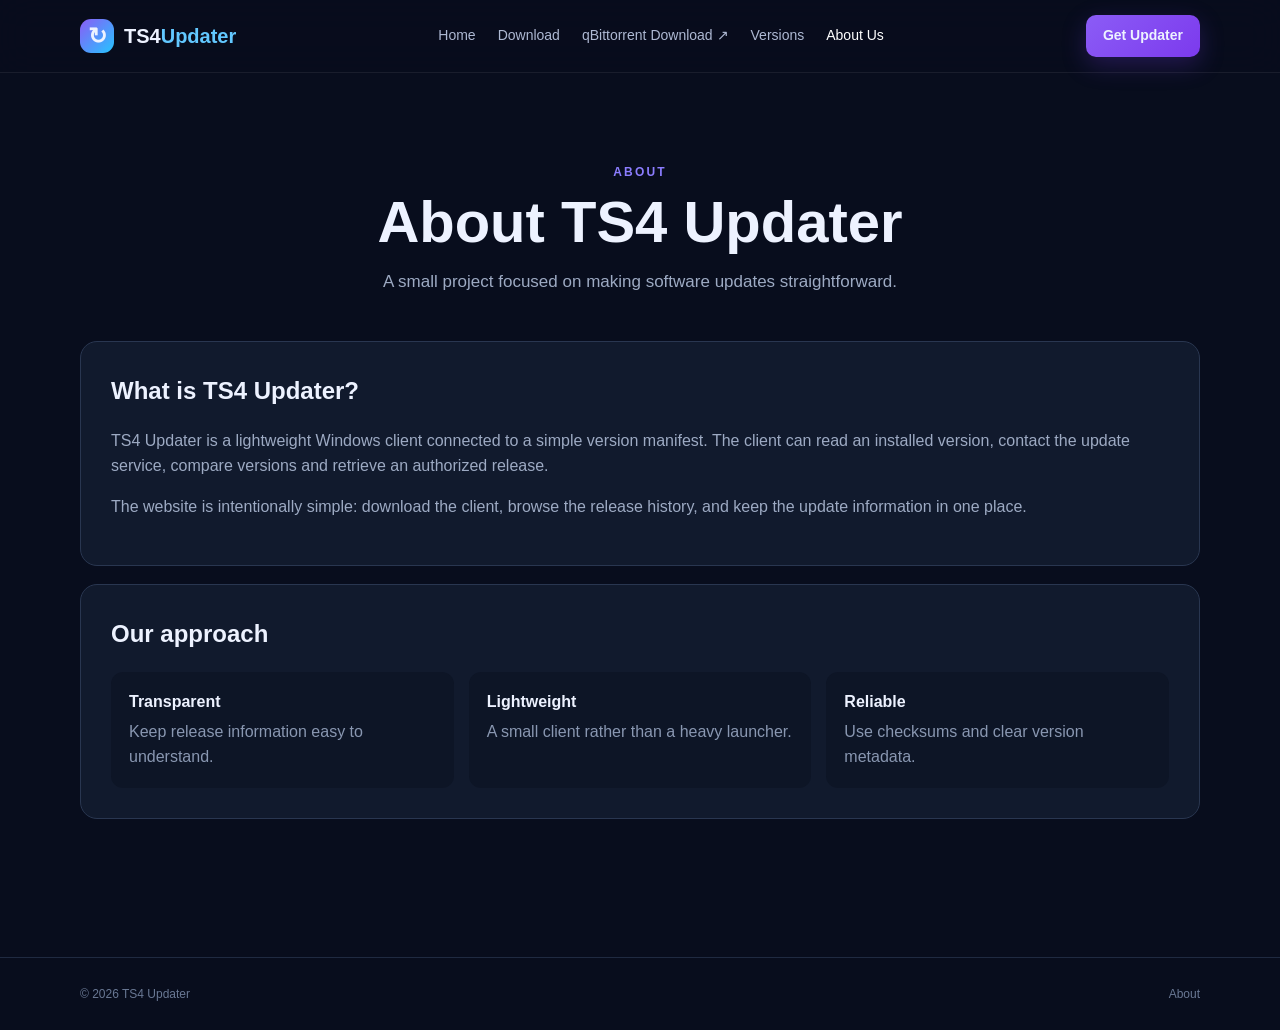
==== about.html @ 23c05ce2 "Initial website" ====
<!doctype html>
<html lang="en">
<head>
  <meta charset="utf-8">
  <meta name="viewport" content="width=device-width, initial-scale=1">
  <title>About Us — TS4 Updater</title>
  <link rel="stylesheet" href="styles.css">
</head>
<body>
<header class="nav-wrap"><nav class="nav container">
  <a class="brand" href="index.html"><span class="brand-mark">↻</span><span>TS4<span>Updater</span></span></a>
  <div class="nav-links">
    <a href="index.html">Home</a><a href="download.html">Download</a>
    <a href="https://www.qbittorrent.org/download" target="_blank" rel="noopener">qBittorrent Download ↗</a>
    <a href="versions.html">Versions</a><a class="active" href="about.html">About Us</a>
  </div>
  <a class="nav-button" href="download.html">Get Updater</a>
</nav></header>

<main class="page container">
  <div class="page-heading"><div class="eyebrow">ABOUT</div><h1>About TS4 Updater</h1><p>A small project focused on making software updates straightforward.</p></div>
  <section class="about-card">
    <h2>What is TS4 Updater?</h2>
    <p>TS4 Updater is a lightweight Windows client connected to a simple version manifest. The client can read an installed version, contact the update service, compare versions and retrieve an authorized release.</p>
    <p>The website is intentionally simple: download the client, browse the release history, and keep the update information in one place.</p>
  </section>
  <section class="about-card">
    <h2>Our approach</h2>
    <div class="about-points"><div><b>Transparent</b><span>Keep release information easy to understand.</span></div><div><b>Lightweight</b><span>A small client rather than a heavy launcher.</span></div><div><b>Reliable</b><span>Use checksums and clear version metadata.</span></div></div>
  </section>
</main>
<footer><div class="container footer"><span>© 2026 TS4 Updater</span><span>About</span></div></footer>
</body>
</html>
---- styles.css ----
*{box-sizing:border-box}html{scroll-behavior:smooth}body{margin:0;background:#080d1d;color:#edf2ff;font-family:Inter,Segoe UI,Arial,sans-serif;line-height:1.55}a{color:inherit;text-decoration:none}.container{width:min(1120px,calc(100% - 40px));margin:auto}.nav-wrap{position:sticky;top:0;z-index:10;background:rgba(8,13,29,.88);backdrop-filter:blur(18px);border-bottom:1px solid rgba(255,255,255,.07)}.nav{height:72px;display:flex;align-items:center;gap:28px}.brand{display:flex;align-items:center;gap:10px;font-weight:800;font-size:20px;white-space:nowrap}.brand>span:last-child>span{color:#62c8ff}.brand-mark{width:34px;height:34px;border-radius:11px;display:grid;place-items:center;background:linear-gradient(135deg,#8b5cf6,#25c5ff);font-size:23px;font-weight:900}.nav-links{display:flex;align-items:center;justify-content:center;gap:22px;flex:1;font-size:14px;color:#aeb9d3}.nav-links a:hover,.nav-links .active{color:#fff}.nav-button{padding:10px 17px;border-radius:10px;background:linear-gradient(135deg,#8b5cf6,#7c3aed);font-weight:700;font-size:14px;white-space:nowrap;box-shadow:0 8px 25px rgba(124,58,237,.25)}.hero{min-height:650px;display:grid;grid-template-columns:1.05fr .95fr;gap:70px;align-items:center}.eyebrow{font-size:12px;letter-spacing:.18em;color:#8c7dff;font-weight:800}.hero h1{font-size:clamp(48px,6vw,78px);line-height:1.02;margin:15px 0 24px;letter-spacing:-.05em}.hero h1 span{background:linear-gradient(90deg,#a77cff,#38c9ff);-webkit-background-clip:text;background-clip:text;color:transparent}.hero p{font-size:18px;color:#aeb9d3;max-width:600px}.hero-actions{display:flex;gap:12px;margin:30px 0}.button{display:inline-flex;align-items:center;justify-content:center;gap:10px;padding:14px 21px;border-radius:11px;font-weight:750}.primary{background:linear-gradient(135deg,#9638f3,#4c9fff);box-shadow:0 12px 30px rgba(104,58,237,.25)}.secondary{border:1px solid #2a3651;background:#111a2d;color:#dbe5fa}.mini-note{font-size:13px;color:#7887a6}.dot{display:inline-block;width:8px;height:8px;border-radius:50%;background:#46d58b;margin-right:8px}.hero-card{border:1px solid #26334d;border-radius:18px;background:#10182a;box-shadow:0 30px 80px rgba(0,0,0,.35);overflow:hidden;transform:rotate(1deg)}.window-top{height:46px;padding:0 16px;display:flex;align-items:center;justify-content:space-between;background:#151f34;color:#8f9bb4;font-size:13px;border-bottom:1px solid #25314a}.window-body{padding:22px}.window-status{color:#eaf1ff;font-size:15px;margin-bottom:14px}.log{height:255px;background:#f4f5f7;color:#172033;border-radius:7px;padding:14px;font-family:Consolas,monospace;font-size:12px;line-height:1.9;box-shadow:inset 0 0 0 1px #d9dde5}.log .success{color:#16834b}.progress{height:13px;border-radius:99px;background:#263149;margin-top:18px;overflow:hidden}.progress span{display:block;width:68%;height:100%;background:linear-gradient(90deg,#8b5cf6,#38c9ff);border-radius:99px}.version-line{display:flex;justify-content:space-between;color:#8794ad;font-size:12px;margin-top:13px}.version-line b{color:#fff}.features{padding:80px 0}.section-heading{text-align:center;margin-bottom:35px}.section-heading h2,.cta h2{font-size:40px;margin:7px 0}.feature-grid{display:grid;grid-template-columns:repeat(3,1fr);gap:18px}.feature{padding:28px;border:1px solid #25324c;border-radius:16px;background:#111a2d}.icon{width:43px;height:43px;border-radius:12px;display:grid;place-items:center;background:#201d48;color:#a88aff;font-size:22px}.feature h3{margin:20px 0 7px}.feature p,.about-card p{color:#9daac3}.cta{margin:20px auto 100px;padding:45px 50px;border-radius:20px;border:1px solid #303b57;background:linear-gradient(120deg,#151d34,#10182a);display:flex;justify-content:space-between;align-items:center}.cta p{color:#9daac3}.page{padding:90px 0 120px;min-height:calc(100vh - 145px)}.page-heading{text-align:center;max-width:760px;margin:0 auto 45px}.page-heading h1{font-size:58px;line-height:1.05;margin:10px 0 15px}.page-heading p{color:#9daac3;font-size:17px}.download-card{display:flex;align-items:center;gap:25px;padding:28px;border:1px solid #293650;background:#111a2d;border-radius:18px}.download-icon{width:62px;height:62px;border-radius:16px;background:#251b4b;color:#a88aff;display:grid;place-items:center;font-size:30px}.download-info{flex:1}.download-info h2{margin:5px 0}.download-info p{margin:0;color:#8997b1}.badge{display:inline-block;font-size:10px;letter-spacing:.14em;font-weight:800;color:#70d4ff}.info-grid{display:grid;grid-template-columns:repeat(3,1fr);gap:15px;margin-top:18px}.info-box{padding:20px;border:1px solid #293650;border-radius:14px;background:#0f1729}.info-box b,.info-box span{display:block}.info-box span{color:#8f9bb4;margin-top:4px}.notice{margin-top:20px;padding:18px;border-left:3px solid #8b5cf6;background:#111a2d;color:#9daac3;border-radius:7px}.versions-list{display:grid;gap:14px}.version{display:flex;align-items:center;gap:20px;padding:22px 25px;border:1px solid #293650;background:#111a2d;border-radius:15px}.version-number{font-size:20px;font-weight:800;min-width:150px}.version-meta{flex:1;color:#8997b1}.version-tag{font-size:11px;color:#70d4ff;letter-spacing:.12em}.about-card{padding:30px;border:1px solid #293650;background:#111a2d;border-radius:17px;margin-bottom:18px}.about-card h2{margin-top:0}.about-points{display:grid;grid-template-columns:repeat(3,1fr);gap:15px}.about-points div{padding:18px;border-radius:12px;background:#0d1526}.about-points b,.about-points span{display:block}.about-points span{color:#8997b1;margin-top:5px}code{background:#141e32;padding:3px 7px;border-radius:6px;color:#8fdcff}footer{border-top:1px solid #1f2a41}.footer{height:72px;display:flex;justify-content:space-between;align-items:center;color:#697894;font-size:12px}@media(max-width:900px){.nav-links{display:none}.hero{grid-template-columns:1fr;gap:35px;padding:70px 0}.feature-grid,.info-grid,.about-points{grid-template-columns:1fr}.cta{gap:25px;align-items:flex-start;flex-direction:column}.download-card{flex-wrap:wrap}.page-heading h1{font-size:45px}}
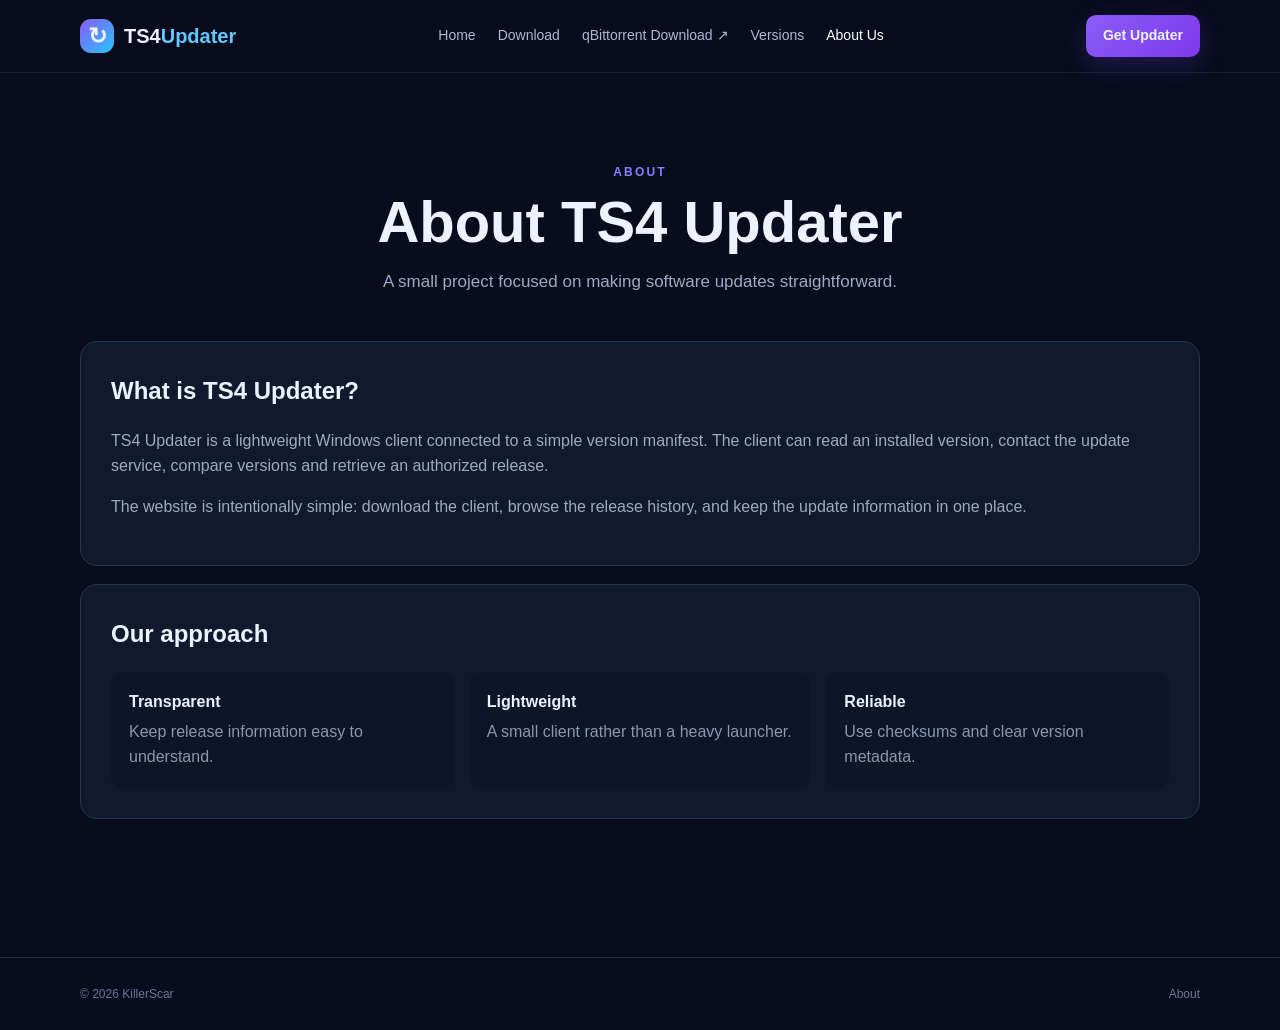
==== commit 4f7a0a85: "website update" ====
--- a/about.html
+++ b/about.html
@@ -29,6 +29,6 @@
     <div class="about-points"><div><b>Transparent</b><span>Keep release information easy to understand.</span></div><div><b>Lightweight</b><span>A small client rather than a heavy launcher.</span></div><div><b>Reliable</b><span>Use checksums and clear version metadata.</span></div></div>
   </section>
 </main>
-<footer><div class="container footer"><span>© 2026 TS4 Updater</span><span>About</span></div></footer>
+<footer><div class="container footer"><span>© 2026 KillerScar</span><span>About</span></div></footer>
 </body>
 </html>
